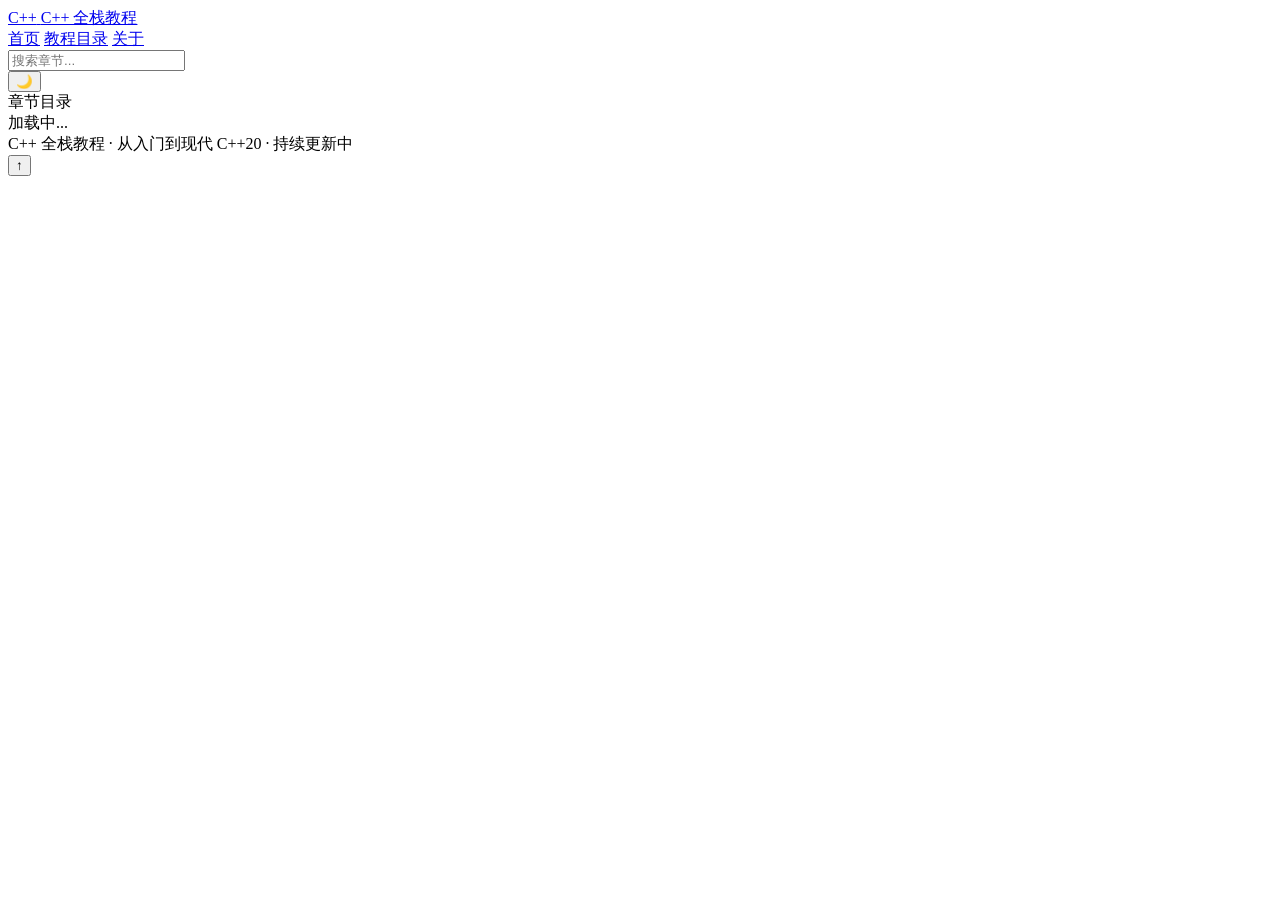
==== index.html @ 9dc2916e "Add index.html - C++ tutorial site" ====
<!DOCTYPE html>
<html lang="zh-CN">
<head>
  <meta charset="UTF-8">
  <meta name="viewport" content="width=device-width, initial-scale=1.0">
  <title>C++ 全栈教程</title>
  <link rel="stylesheet" href="css/style.css">
  <link rel="stylesheet" href="css/dark-theme.css">
</head>
<body>
  <!-- 顶部导航栏 -->
  <nav class="navbar">
    <div class="nav-left">
      <a href="#" class="logo" onclick="app.showHome(); return false;">
        <span class="logo-icon">C++</span>
        <span>C++ 全栈教程</span>
      </a>
      <div class="nav-links">
        <a href="#" onclick="app.showHome(); return false;" class="active">首页</a>
        <a href="#ch0" onclick="app.showChapter(0); return false;">教程目录</a>
        <a href="#about" onclick="showAbout(); return false;">关于</a>
      </div>
    </div>
    <div class="nav-right">
      <div class="search-box">
        <input type="text" id="searchInput" placeholder="搜索章节...">
      </div>
      <button class="theme-toggle" id="themeToggle" title="切换主题">🌙</button>
      <button class="theme-toggle" id="menuToggle" title="目录" style="display:none;">☰</button>
    </div>
  </nav>

  <!-- 侧边栏 -->
  <aside class="sidebar" id="sidebar">
    <div class="sidebar-header">章节目录</div>
    <div id="chapterList"></div>
  </aside>

  <!-- 主内容区 -->
  <main class="main-content">
    <div class="content-container" id="contentArea">
      <div class="loading">加载中...</div>
    </div>
    <div class="footer">
      C++ 全栈教程 · 从入门到现代 C++20 · 持续更新中
    </div>
  </main>

  <!-- 返回顶部 -->
  <button class="back-to-top" id="backToTop">↑</button>

  <!-- 关于弹窗 -->
  <div id="aboutModal" style="display:none; position:fixed; top:0; left:0; right:0; bottom:0; background:rgba(0,0,0,0.5); z-index:2000; align-items:center; justify-content:center;">
    <div style="background:var(--bg-primary); padding:32px; border-radius:var(--radius-lg); max-width:480px; border:1px solid var(--border); box-shadow:var(--shadow-md);">
      <h2 style="margin-bottom:16px;">关于 C++ 全栈教程</h2>
      <p style="margin-bottom:12px;">本教程系统覆盖 C++ 编程语言，从基础语法到现代 C++20 特性，共 15 章完整内容。</p>
      <p style="margin-bottom:12px;">包含丰富的代码示例、语法高亮、标准版本标注和实用技巧。</p>
      <p style="margin-bottom:20px; color:var(--text-muted);">版本：v1.0 · 更新日期：2026-05-05</p>
      <button onclick="document.getElementById('aboutModal').style.display='none';" style="padding:8px 20px; border-radius:var(--radius); border:1px solid var(--border); background:var(--accent); color:white; cursor:pointer; font-weight:500;">关闭</button>
    </div>
  </div>

  <script src="js/chapters.js"></script>
  <script src="js/app.js"></script>
  <script>
    function showAbout() {
      document.getElementById('aboutModal').style.display = 'flex';
    }
    // 移动端菜单按钮显示
    if (window.innerWidth <= 768) {
      document.getElementById('menuToggle').style.display = 'flex';
    }
  </script>
</body>
</html>
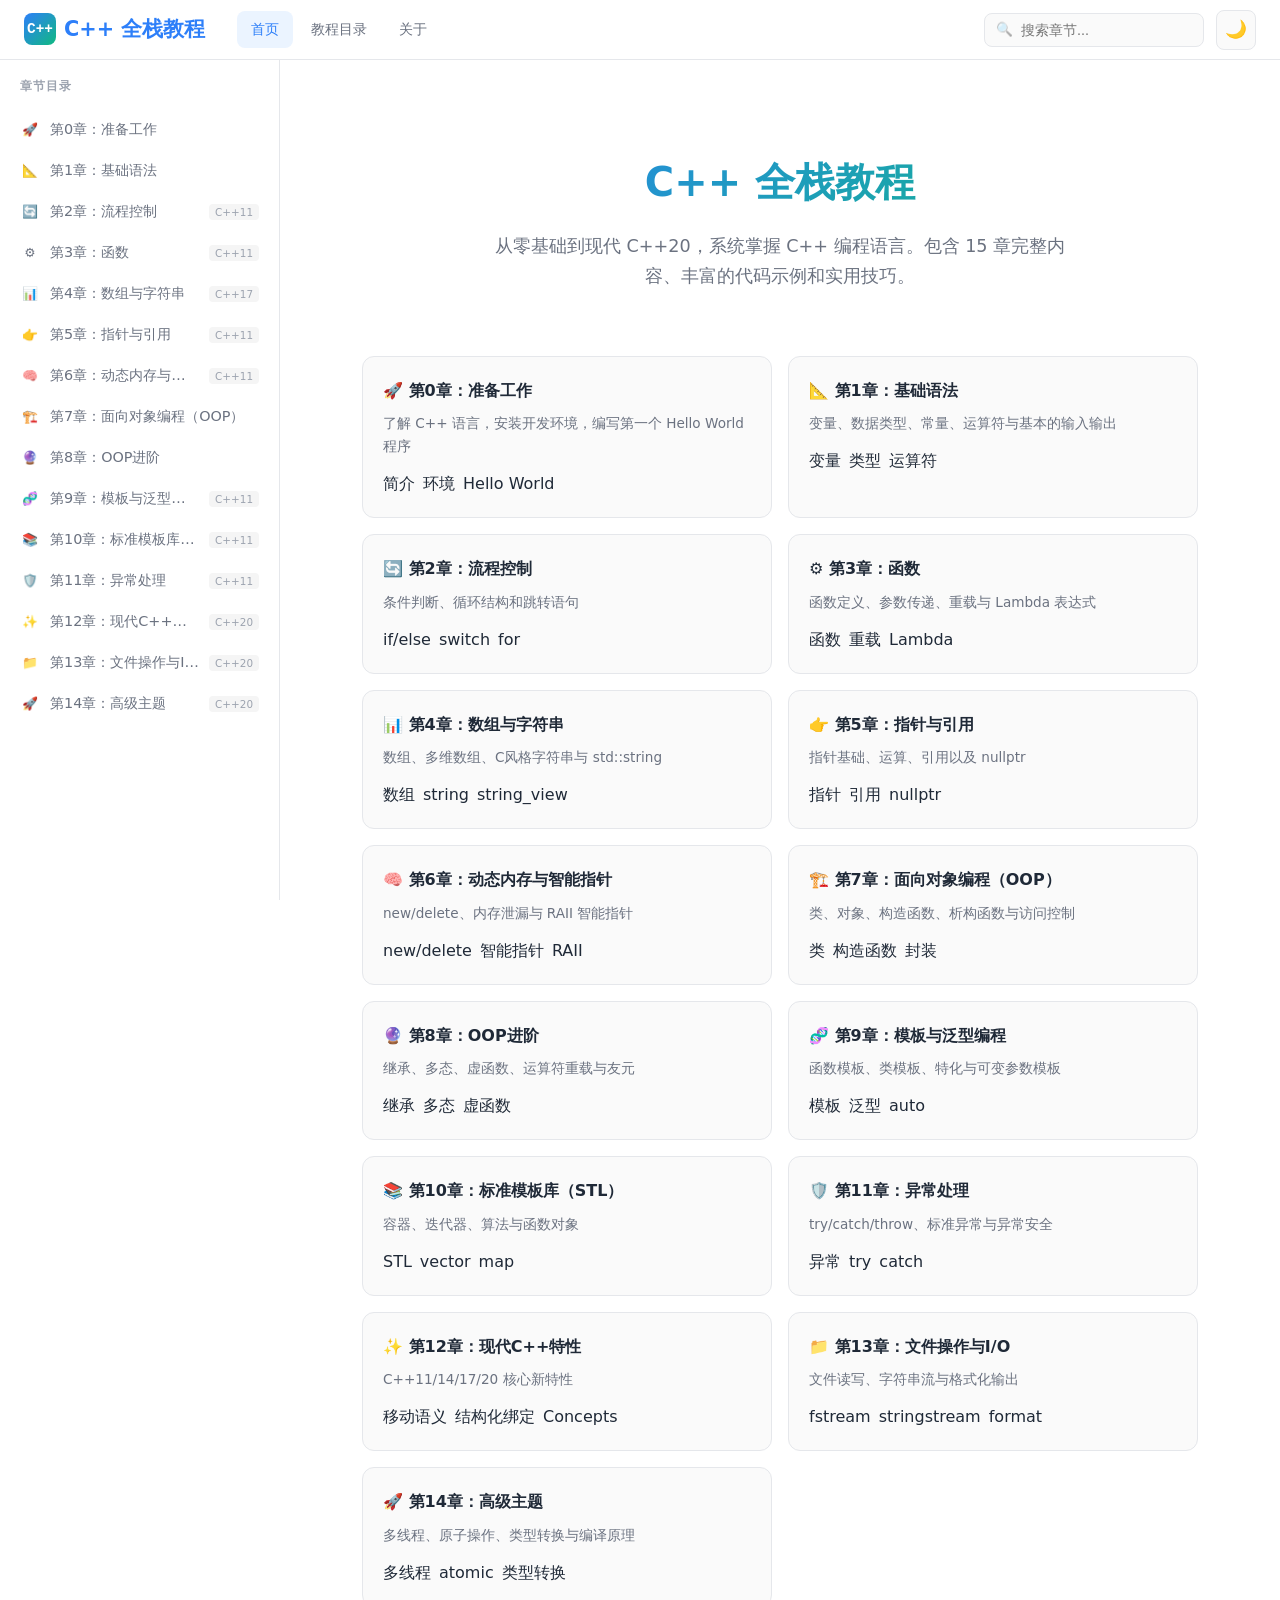
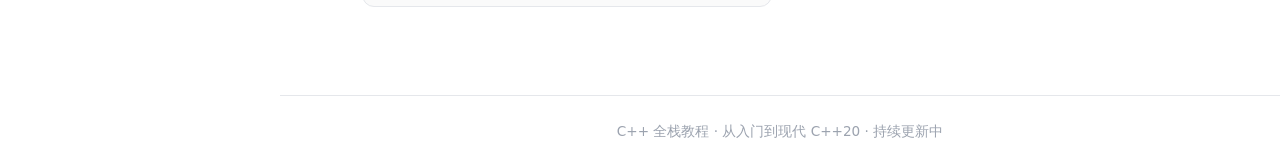
==== commit f28cc369: "Update index.html - v2.0: detailed concepts + exercises + Make/CMake" ====
--- a/index.html
+++ b/index.html
@@ -53,9 +53,9 @@
   <div id="aboutModal" style="display:none; position:fixed; top:0; left:0; right:0; bottom:0; background:rgba(0,0,0,0.5); z-index:2000; align-items:center; justify-content:center;">
     <div style="background:var(--bg-primary); padding:32px; border-radius:var(--radius-lg); max-width:480px; border:1px solid var(--border); box-shadow:var(--shadow-md);">
       <h2 style="margin-bottom:16px;">关于 C++ 全栈教程</h2>
-      <p style="margin-bottom:12px;">本教程系统覆盖 C++ 编程语言，从基础语法到现代 C++20 特性，共 15 章完整内容。</p>
-      <p style="margin-bottom:12px;">包含丰富的代码示例、语法高亮、标准版本标注和实用技巧。</p>
-      <p style="margin-bottom:20px; color:var(--text-muted);">版本：v1.0 · 更新日期：2026-05-05</p>
+      <p style="margin-bottom:12px;">本教程系统覆盖 C++ 编程语言，从基础语法到现代 C++20 特性，共 16 章完整内容，包含 Make/CMake 构建系统。</p>
+      <p style="margin-bottom:12px;">包含丰富的代码示例、语法高亮、互动练习、标准版本标注和实用技巧。</p>
+      <p style="margin-bottom:20px; color:var(--text-muted);">版本：v2.0 · 更新日期：2026-05-05</p>
       <button onclick="document.getElementById('aboutModal').style.display='none';" style="padding:8px 20px; border-radius:var(--radius); border:1px solid var(--border); background:var(--accent); color:white; cursor:pointer; font-weight:500;">关闭</button>
     </div>
   </div>
--- a/css/style.css
+++ b/css/style.css
@@ -0,0 +1,751 @@
+/* ===== C++ 全栈教程 - 主样式表 ===== */
+
+/* ===== 基础重置 ===== */
+*, *::before, *::after {
+  margin: 0;
+  padding: 0;
+  box-sizing: border-box;
+}
+
+:root {
+  /* 浅色主题 */
+  --bg-primary: #FFFFFF;
+  --bg-secondary: #FAFAFA;
+  --bg-tertiary: #F5F5F5;
+  --text-primary: #1F2937;
+  --text-secondary: #6B7280;
+  --text-muted: #9CA3AF;
+  --accent: #2D7FF9;
+  --accent-hover: #1E6AD4;
+  --accent-light: #EBF4FF;
+  --success: #10B981;
+  --warning: #F59E0B;
+  --danger: #EF4444;
+  --code-bg: #F5F5F5;
+  --code-text: #1F2937;
+  --border: #E5E7EB;
+  --border-light: #F3F4F6;
+  --shadow: 0 1px 3px rgba(0,0,0,0.1);
+  --shadow-md: 0 4px 12px rgba(0,0,0,0.08);
+  --sidebar-bg: #FFFFFF;
+  --sidebar-active: #EBF4FF;
+  --nav-height: 60px;
+  --sidebar-width: 280px;
+  --radius: 8px;
+  --radius-lg: 12px;
+  --font-body: "PingFang SC", "Microsoft YaHei", "Noto Sans SC", system-ui, sans-serif;
+  --font-code: "SF Mono", "Fira Code", "JetBrains Mono", Consolas, monospace;
+  --transition: all 0.2s ease;
+}
+
+[data-theme="dark"] {
+  --bg-primary: #0F172A;
+  --bg-secondary: #1E293B;
+  --bg-tertiary: #2D3A4F;
+  --text-primary: #F1F5F9;
+  --text-secondary: #94A3B8;
+  --text-muted: #64748B;
+  --accent: #60A5FA;
+  --accent-hover: #3B8FF0;
+  --accent-light: rgba(96, 165, 250, 0.15);
+  --success: #34D399;
+  --warning: #FBBF24;
+  --danger: #F87171;
+  --code-bg: #0D1117;
+  --code-text: #E6EDF3;
+  --border: #2D3A4F;
+  --border-light: #1E293B;
+  --shadow: 0 1px 3px rgba(0,0,0,0.3);
+  --shadow-md: 0 4px 12px rgba(0,0,0,0.25);
+  --sidebar-bg: #0F172A;
+  --sidebar-active: rgba(96, 165, 250, 0.15);
+}
+
+html {
+  scroll-behavior: smooth;
+  font-size: 16px;
+}
+
+body {
+  font-family: var(--font-body);
+  background: var(--bg-primary);
+  color: var(--text-primary);
+  line-height: 1.7;
+  transition: background 0.3s, color 0.3s;
+  overflow-x: hidden;
+}
+
+/* ===== 顶部导航栏 ===== */
+.navbar {
+  position: fixed;
+  top: 0;
+  left: 0;
+  right: 0;
+  height: var(--nav-height);
+  background: var(--bg-primary);
+  border-bottom: 1px solid var(--border);
+  display: flex;
+  align-items: center;
+  justify-content: space-between;
+  padding: 0 24px;
+  z-index: 1000;
+  transition: var(--transition);
+}
+
+.nav-left {
+  display: flex;
+  align-items: center;
+  gap: 8px;
+}
+
+.logo {
+  font-size: 1.3rem;
+  font-weight: 700;
+  color: var(--accent);
+  display: flex;
+  align-items: center;
+  gap: 8px;
+  text-decoration: none;
+}
+
+.logo-icon {
+  width: 32px;
+  height: 32px;
+  background: linear-gradient(135deg, var(--accent), var(--success));
+  border-radius: var(--radius);
+  display: flex;
+  align-items: center;
+  justify-content: center;
+  font-family: var(--font-code);
+  font-size: 0.9rem;
+  color: white;
+  font-weight: 700;
+}
+
+.nav-links {
+  display: flex;
+  gap: 4px;
+  margin-left: 24px;
+}
+
+.nav-links a {
+  padding: 6px 14px;
+  border-radius: var(--radius);
+  color: var(--text-secondary);
+  text-decoration: none;
+  font-size: 0.9rem;
+  font-weight: 500;
+  transition: var(--transition);
+}
+
+.nav-links a:hover, .nav-links a.active {
+  background: var(--accent-light);
+  color: var(--accent);
+}
+
+.nav-right {
+  display: flex;
+  align-items: center;
+  gap: 12px;
+}
+
+.search-box {
+  position: relative;
+}
+
+.search-box input {
+  width: 220px;
+  padding: 8px 14px 8px 36px;
+  border: 1px solid var(--border);
+  border-radius: var(--radius);
+  background: var(--bg-secondary);
+  color: var(--text-primary);
+  font-size: 0.9rem;
+  transition: var(--transition);
+}
+
+.search-box input:focus {
+  outline: none;
+  border-color: var(--accent);
+  width: 280px;
+}
+
+.search-box::before {
+  content: "🔍";
+  position: absolute;
+  left: 12px;
+  top: 50%;
+  transform: translateY(-50%);
+  font-size: 0.85rem;
+  opacity: 0.5;
+}
+
+.theme-toggle {
+  width: 40px;
+  height: 40px;
+  border-radius: var(--radius);
+  border: 1px solid var(--border);
+  background: var(--bg-secondary);
+  color: var(--text-secondary);
+  cursor: pointer;
+  display: flex;
+  align-items: center;
+  justify-content: center;
+  transition: var(--transition);
+  font-size: 1.1rem;
+}
+
+.theme-toggle:hover {
+  background: var(--accent-light);
+  color: var(--accent);
+}
+
+/* ===== 侧边栏 ===== */
+.sidebar {
+  position: fixed;
+  top: var(--nav-height);
+  left: 0;
+  width: var(--sidebar-width);
+  height: calc(100vh - var(--nav-height));
+  background: var(--sidebar-bg);
+  border-right: 1px solid var(--border);
+  overflow-y: auto;
+  z-index: 100;
+  padding: 16px 0;
+  transition: var(--transition);
+}
+
+.sidebar-header {
+  padding: 0 20px 12px;
+  font-size: 0.75rem;
+  font-weight: 600;
+  color: var(--text-muted);
+  text-transform: uppercase;
+  letter-spacing: 1px;
+}
+
+.chapter-item {
+  margin: 2px 0;
+}
+
+.chapter-btn {
+  width: 100%;
+  padding: 10px 20px;
+  display: flex;
+  align-items: center;
+  gap: 10px;
+  border: none;
+  background: transparent;
+  color: var(--text-secondary);
+  font-family: var(--font-body);
+  font-size: 0.9rem;
+  text-align: left;
+  cursor: pointer;
+  border-radius: 0;
+  transition: var(--transition);
+  position: relative;
+}
+
+.chapter-btn:hover {
+  background: var(--bg-secondary);
+  color: var(--text-primary);
+}
+
+.chapter-btn.active {
+  background: var(--sidebar-active);
+  color: var(--accent);
+  font-weight: 600;
+  border-left: 3px solid var(--accent);
+}
+
+.chapter-btn .icon {
+  font-size: 0.8rem;
+  width: 20px;
+  text-align: center;
+  flex-shrink: 0;
+}
+
+.chapter-btn .title {
+  flex: 1;
+  white-space: nowrap;
+  overflow: hidden;
+  text-overflow: ellipsis;
+}
+
+.chapter-btn .badge {
+  font-size: 0.65rem;
+  padding: 2px 6px;
+  border-radius: 4px;
+  background: var(--bg-tertiary);
+  color: var(--text-muted);
+  flex-shrink: 0;
+}
+
+.chapter-btn.active .badge {
+  background: var(--accent);
+  color: white;
+}
+
+/* ===== 主内容区 ===== */
+.main-content {
+  margin-left: var(--sidebar-width);
+  margin-top: var(--nav-height);
+  min-height: calc(100vh - var(--nav-height));
+}
+
+.content-container {
+  max-width: 900px;
+  margin: 0 auto;
+  padding: 40px 32px;
+}
+
+/* ===== 章节标题 ===== */
+.chapter-title {
+  font-size: 2rem;
+  font-weight: 700;
+  color: var(--text-primary);
+  margin-bottom: 8px;
+  line-height: 1.3;
+}
+
+.chapter-subtitle {
+  font-size: 1rem;
+  color: var(--text-secondary);
+  margin-bottom: 32px;
+  padding-bottom: 24px;
+  border-bottom: 1px solid var(--border);
+}
+
+/* ===== 内容排版 ===== */
+.content h2 {
+  font-size: 1.5rem;
+  font-weight: 600;
+  color: var(--text-primary);
+  margin: 32px 0 16px;
+  padding-bottom: 8px;
+  border-bottom: 2px solid var(--border-light);
+}
+
+.content h3 {
+  font-size: 1.2rem;
+  font-weight: 600;
+  color: var(--text-primary);
+  margin: 24px 0 12px;
+}
+
+.content p {
+  margin: 12px 0;
+  color: var(--text-primary);
+}
+
+.content ul, .content ol {
+  margin: 12px 0 12px 24px;
+  color: var(--text-primary);
+}
+
+.content li {
+  margin: 6px 0;
+}
+
+.content a {
+  color: var(--accent);
+  text-decoration: none;
+}
+
+.content a:hover {
+  text-decoration: underline;
+}
+
+.content strong {
+  color: var(--text-primary);
+  font-weight: 600;
+}
+
+.content code {
+  font-family: var(--font-code);
+  background: var(--code-bg);
+  color: var(--code-text);
+  padding: 2px 6px;
+  border-radius: 4px;
+  font-size: 0.88em;
+  border: 1px solid var(--border);
+}
+
+/* ===== 代码块 ===== */
+.code-block {
+  margin: 20px 0;
+  border-radius: var(--radius-lg);
+  overflow: hidden;
+  border: 1px solid var(--border);
+  box-shadow: var(--shadow);
+}
+
+.code-header {
+  display: flex;
+  align-items: center;
+  justify-content: space-between;
+  padding: 10px 16px;
+  background: var(--bg-tertiary);
+  border-bottom: 1px solid var(--border);
+}
+
+.code-header-left {
+  display: flex;
+  align-items: center;
+  gap: 10px;
+}
+
+.code-lang {
+  font-family: var(--font-code);
+  font-size: 0.8rem;
+  font-weight: 600;
+  color: var(--text-secondary);
+}
+
+.version-tag {
+  font-size: 0.7rem;
+  padding: 2px 8px;
+  border-radius: 4px;
+  font-weight: 600;
+  font-family: var(--font-code);
+}
+
+.tag-cpp11 { background: #8B5CF6; color: white; }
+.tag-cpp14 { background: #6366F1; color: white; }
+.tag-cpp17 { background: #2D7FF9; color: white; }
+.tag-cpp20 { background: #10B981; color: white; }
+
+.code-actions {
+  display: flex;
+  gap: 8px;
+}
+
+.code-btn {
+  padding: 4px 12px;
+  border: 1px solid var(--border);
+  border-radius: 6px;
+  background: var(--bg-primary);
+  color: var(--text-secondary);
+  font-size: 0.75rem;
+  cursor: pointer;
+  transition: var(--transition);
+  font-family: var(--font-body);
+}
+
+.code-btn:hover {
+  background: var(--accent);
+  color: white;
+  border-color: var(--accent);
+}
+
+.code-btn.copied {
+  background: var(--success);
+  color: white;
+  border-color: var(--success);
+}
+
+.code-block pre {
+  margin: 0;
+  padding: 16px 20px;
+  overflow-x: auto;
+  background: var(--code-bg);
+}
+
+.code-block code {
+  font-family: var(--font-code);
+  font-size: 0.88rem;
+  line-height: 1.6;
+  background: transparent;
+  border: none;
+  padding: 0;
+  color: var(--code-text);
+}
+
+/* 语法高亮 - 浅色 */
+.hl-keyword { color: #0066CC; font-weight: 600; }
+.hl-type { color: #009933; }
+.hl-string { color: #CC6600; }
+.hl-comment { color: #888888; font-style: italic; }
+.hl-number { color: #9933CC; }
+.hl-function { color: #0066CC; }
+.hl-macro { color: #996600; }
+.hl-operator { color: #666666; }
+
+[data-theme="dark"] .hl-keyword { color: #79B8FF; }
+[data-theme="dark"] .hl-type { color: #7EE787; }
+[data-theme="dark"] .hl-string { color: #FFA657; }
+[data-theme="dark"] .hl-comment { color: #8B949E; }
+[data-theme="dark"] .hl-number { color: #D2A8FF; }
+[data-theme="dark"] .hl-function { color: #79B8FF; }
+[data-theme="dark"] .hl-macro { color: #FFDF5D; }
+[data-theme="dark"] .hl-operator { color: #A0A0A0; }
+
+/* ===== 提示框 ===== */
+.callout {
+  margin: 20px 0;
+  padding: 16px 20px;
+  border-radius: var(--radius);
+  border-left: 4px solid;
+  background: var(--bg-secondary);
+}
+
+.callout.note { border-color: var(--accent); }
+.callout.warning { border-color: var(--warning); }
+.callout.tip { border-color: var(--success); }
+.callout.danger { border-color: var(--danger); }
+
+.callout-icon {
+  font-weight: 700;
+  margin-bottom: 8px;
+  font-size: 0.85rem;
+}
+
+.callout.note .callout-icon { color: var(--accent); }
+.callout.warning .callout-icon { color: var(--warning); }
+.callout.tip .callout-icon { color: var(--success); }
+.callout.danger .callout-icon { color: var(--danger); }
+
+/* ===== 表格 ===== */
+table {
+  width: 100%;
+  border-collapse: collapse;
+  margin: 20px 0;
+  border-radius: var(--radius);
+  overflow: hidden;
+  border: 1px solid var(--border);
+}
+
+th, td {
+  padding: 12px 16px;
+  text-align: left;
+  border-bottom: 1px solid var(--border);
+}
+
+th {
+  background: var(--bg-tertiary);
+  font-weight: 600;
+  font-size: 0.9rem;
+  color: var(--text-primary);
+}
+
+tr:hover {
+  background: var(--bg-secondary);
+}
+
+/* ===== 底部导航 ===== */
+.bottom-nav {
+  display: flex;
+  justify-content: space-between;
+  margin-top: 48px;
+  padding-top: 24px;
+  border-top: 1px solid var(--border);
+}
+
+.nav-btn {
+  display: flex;
+  align-items: center;
+  gap: 8px;
+  padding: 12px 24px;
+  border: 1px solid var(--border);
+  border-radius: var(--radius);
+  background: var(--bg-secondary);
+  color: var(--text-primary);
+  text-decoration: none;
+  font-weight: 500;
+  transition: var(--transition);
+}
+
+.nav-btn:hover {
+  background: var(--accent-light);
+  color: var(--accent);
+  border-color: var(--accent);
+}
+
+.nav-btn.disabled {
+  opacity: 0.4;
+  cursor: not-allowed;
+  pointer-events: none;
+}
+
+/* ===== 页脚 ===== */
+.footer {
+  margin-top: 48px;
+  padding: 24px 0;
+  border-top: 1px solid var(--border);
+  text-align: center;
+  color: var(--text-muted);
+  font-size: 0.85rem;
+}
+
+/* ===== 滚动条 ===== */
+::-webkit-scrollbar {
+  width: 6px;
+}
+
+::-webkit-scrollbar-track {
+  background: transparent;
+}
+
+::-webkit-scrollbar-thumb {
+  background: var(--border);
+  border-radius: 3px;
+}
+
+::-webkit-scrollbar-thumb:hover {
+  background: var(--text-muted);
+}
+
+/* ===== 返回顶部 ===== */
+.back-to-top {
+  position: fixed;
+  bottom: 24px;
+  right: 24px;
+  width: 44px;
+  height: 44px;
+  border-radius: 50%;
+  border: 1px solid var(--border);
+  background: var(--bg-primary);
+  color: var(--text-secondary);
+  cursor: pointer;
+  display: flex;
+  align-items: center;
+  justify-content: center;
+  font-size: 1.2rem;
+  box-shadow: var(--shadow-md);
+  opacity: 0;
+  transition: var(--transition);
+  z-index: 500;
+  pointer-events: none;
+}
+
+.back-to-top.visible {
+  opacity: 1;
+  pointer-events: auto;
+}
+
+.back-to-top:hover {
+  background: var(--accent);
+  color: white;
+  border-color: var(--accent);
+}
+
+/* ===== 章节完成状态 ===== */
+.status-icon {
+  font-size: 0.85rem;
+}
+
+/* ===== 响应式 ===== */
+@media (max-width: 768px) {
+  .sidebar {
+    transform: translateX(-100%);
+    transition: transform 0.3s ease;
+  }
+
+  .sidebar.open {
+    transform: translateX(0);
+  }
+
+  .main-content {
+    margin-left: 0;
+  }
+
+  .content-container {
+    padding: 24px 16px;
+  }
+
+  .nav-links {
+    display: none;
+  }
+
+  .search-box input {
+    width: 160px;
+  }
+
+  .search-box input:focus {
+    width: 180px;
+  }
+
+  .chapter-title {
+    font-size: 1.5rem;
+  }
+}
+
+/* ===== 搜索高亮 ===== */
+.search-highlight {
+  background: #FEF08A;
+  color: #854D0E;
+  padding: 1px 2px;
+  border-radius: 2px;
+}
+
+/* ===== 加载动画 ===== */
+.loading {
+  display: flex;
+  align-items: center;
+  justify-content: center;
+  height: 200px;
+  color: var(--text-muted);
+}
+
+/* ===== 首页特殊样式 ===== */
+.home-hero {
+  text-align: center;
+  padding: 48px 0 32px;
+}
+
+.home-hero h1 {
+  font-size: 2.5rem;
+  font-weight: 700;
+  background: linear-gradient(135deg, var(--accent), var(--success));
+  -webkit-background-clip: text;
+  -webkit-text-fill-color: transparent;
+  margin-bottom: 16px;
+}
+
+.home-hero p {
+  font-size: 1.1rem;
+  color: var(--text-secondary);
+  max-width: 600px;
+  margin: 0 auto;
+}
+
+.chapter-cards {
+  display: grid;
+  grid-template-columns: repeat(auto-fill, minmax(280px, 1fr));
+  gap: 16px;
+  margin-top: 32px;
+}
+
+.chapter-card {
+  padding: 20px;
+  border: 1px solid var(--border);
+  border-radius: var(--radius-lg);
+  background: var(--bg-secondary);
+  cursor: pointer;
+  transition: var(--transition);
+}
+
+.chapter-card:hover {
+  border-color: var(--accent);
+  box-shadow: var(--shadow-md);
+  transform: translateY(-2px);
+}
+
+.chapter-card h3 {
+  font-size: 1rem;
+  font-weight: 600;
+  margin-bottom: 8px;
+  color: var(--text-primary);
+}
+
+.chapter-card p {
+  font-size: 0.85rem;
+  color: var(--text-secondary);
+  margin: 0;
+}
+
+.chapter-card .card-meta {
+  margin-top: 12px;
+  display: flex;
+  gap: 8px;
+}
--- a/css/dark-theme.css
+++ b/css/dark-theme.css
@@ -0,0 +1,23 @@
+/* ===== 深色主题覆盖 ===== */
+
+[data-theme="dark"] .code-block pre {
+  background: var(--code-bg);
+}
+
+[data-theme="dark"] .code-header {
+  background: #1E293B;
+}
+
+[data-theme="dark"] table th {
+  background: #1E293B;
+}
+
+[data-theme="dark"] .search-box input {
+  background: #1E293B;
+  border-color: #2D3A4F;
+}
+
+[data-theme="dark"] .code-btn {
+  background: #1E293B;
+  border-color: #2D3A4F;
+}
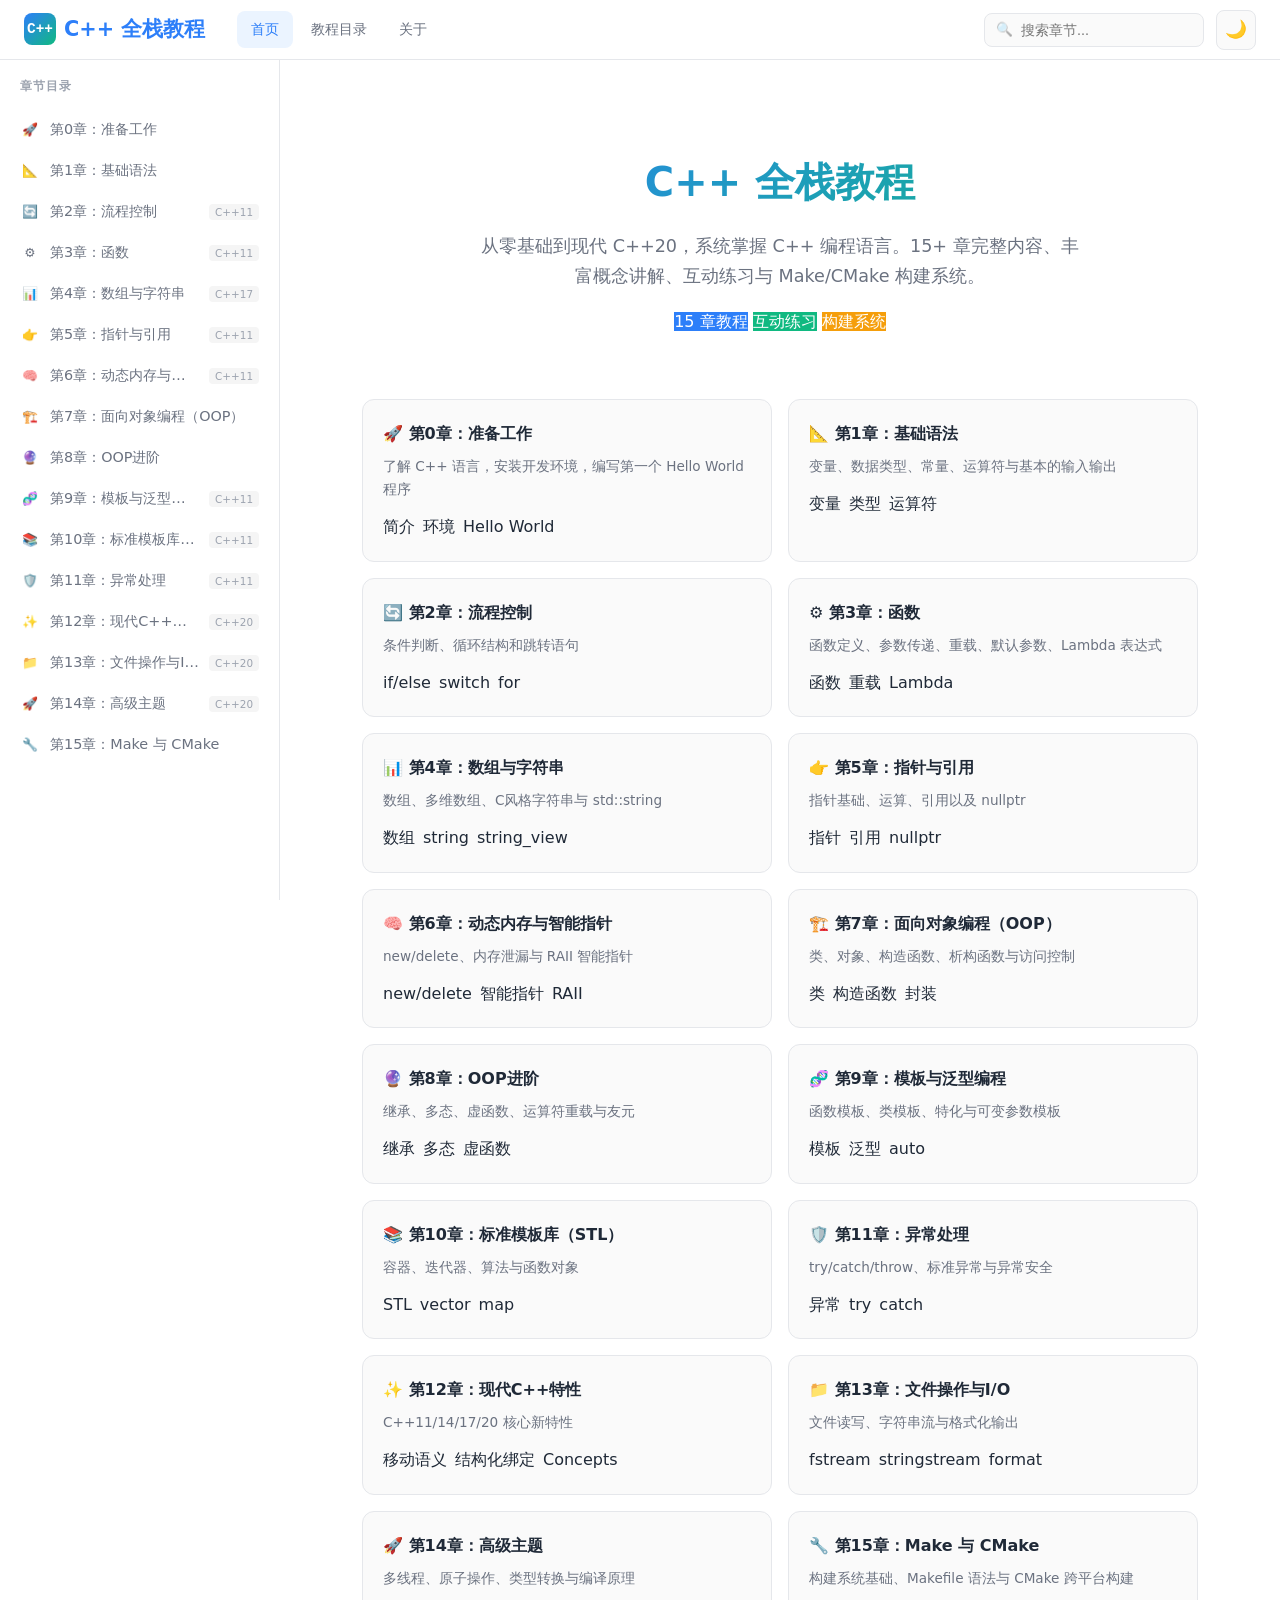
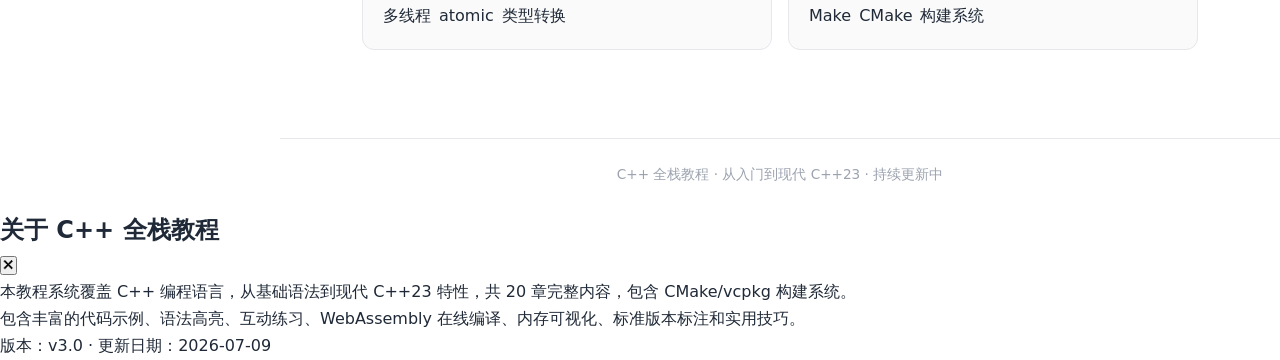
==== commit 1e9c2688: "Update cpp_learn v2" ====
--- a/index.html
+++ b/index.html
@@ -6,6 +6,7 @@
   <title>C++ 全栈教程</title>
   <link rel="stylesheet" href="css/style.css">
   <link rel="stylesheet" href="css/dark-theme.css">
+  <link rel="stylesheet" href="css/gamification.css">
 </head>
 <body>
   <!-- 顶部导航栏 -->
@@ -32,6 +33,7 @@
 
   <!-- 侧边栏 -->
   <aside class="sidebar" id="sidebar">
+    <div id="progressWidget"></div>
     <div class="sidebar-header">章节目录</div>
     <div id="chapterList"></div>
   </aside>
@@ -42,7 +44,7 @@
       <div class="loading">加载中...</div>
     </div>
     <div class="footer">
-      C++ 全栈教程 · 从入门到现代 C++20 · 持续更新中
+      C++ 全栈教程 · 从入门到现代 C++23 · 持续更新中
     </div>
   </main>
 
@@ -50,17 +52,24 @@
   <button class="back-to-top" id="backToTop">↑</button>
 
   <!-- 关于弹窗 -->
-  <div id="aboutModal" style="display:none; position:fixed; top:0; left:0; right:0; bottom:0; background:rgba(0,0,0,0.5); z-index:2000; align-items:center; justify-content:center;">
-    <div style="background:var(--bg-primary); padding:32px; border-radius:var(--radius-lg); max-width:480px; border:1px solid var(--border); box-shadow:var(--shadow-md);">
-      <h2 style="margin-bottom:16px;">关于 C++ 全栈教程</h2>
-      <p style="margin-bottom:12px;">本教程系统覆盖 C++ 编程语言，从基础语法到现代 C++20 特性，共 16 章完整内容，包含 Make/CMake 构建系统。</p>
-      <p style="margin-bottom:12px;">包含丰富的代码示例、语法高亮、互动练习、标准版本标注和实用技巧。</p>
-      <p style="margin-bottom:20px; color:var(--text-muted);">版本：v2.0 · 更新日期：2026-05-05</p>
-      <button onclick="document.getElementById('aboutModal').style.display='none';" style="padding:8px 20px; border-radius:var(--radius); border:1px solid var(--border); background:var(--accent); color:white; cursor:pointer; font-weight:500;">关闭</button>
+  <div id="aboutModal" class="modal-overlay">
+    <div class="modal-content">
+      <div class="modal-header">
+        <h2>关于 C++ 全栈教程</h2>
+        <button class="modal-close" onclick="document.getElementById('aboutModal').style.display='none';" aria-label="关闭">✕</button>
+      </div>
+      <p>本教程系统覆盖 C++ 编程语言，从基础语法到现代 C++23 特性，共 20 章完整内容，包含 CMake/vcpkg 构建系统。</p>
+      <p>包含丰富的代码示例、语法高亮、互动练习、WebAssembly 在线编译、内存可视化、标准版本标注和实用技巧。</p>
+      <p class="modal-version">版本：v3.0 · 更新日期：2026-07-09</p>
     </div>
   </div>
 
   <script src="js/chapters.js"></script>
+  <script src="js/progress.js"></script>
+  <script src="js/gamification.js"></script>
+  <script src="js/wasm-editor.js"></script>
+  <script src="js/memory-map.js"></script>
+  <script src="js/godbolt-viewer.js"></script>
   <script src="js/app.js"></script>
   <script>
     function showAbout() {
--- a/css/style.css
+++ b/css/style.css
@@ -749,3 +749,162 @@
   display: flex;
   gap: 8px;
 }
+
+/* ===== 练习/习题系统样式 ===== */
+
+.exercise-section {
+  margin-top: 32px;
+}
+
+.quiz-card {
+  background: var(--bg-secondary);
+  border: 1px solid var(--border);
+  border-radius: var(--radius-lg);
+  padding: 20px 24px;
+  margin: 16px 0;
+  transition: var(--transition);
+}
+
+.quiz-card:hover {
+  box-shadow: var(--shadow-md);
+}
+
+.quiz-question {
+  font-size: 1rem;
+  font-weight: 500;
+  color: var(--text-primary);
+  margin-bottom: 16px;
+  line-height: 1.6;
+}
+
+.quiz-options {
+  display: flex;
+  flex-direction: column;
+  gap: 8px;
+}
+
+.quiz-option {
+  padding: 10px 16px;
+  border: 1px solid var(--border);
+  border-radius: var(--radius);
+  background: var(--bg-primary);
+  color: var(--text-primary);
+  font-family: var(--font-body);
+  font-size: 0.95rem;
+  text-align: left;
+  cursor: pointer;
+  transition: var(--transition);
+}
+
+.quiz-option:hover {
+  border-color: var(--accent);
+  background: var(--accent-light);
+}
+
+.quiz-option.selected {
+  border-color: var(--accent);
+  background: var(--accent-light);
+  color: var(--accent);
+  font-weight: 500;
+}
+
+.quiz-option:disabled {
+  cursor: default;
+  opacity: 0.8;
+}
+
+.quiz-result {
+  margin-top: 12px;
+  font-size: 0.95rem;
+}
+
+.quiz-submit {
+  padding: 8px 20px;
+  border: 1px solid var(--accent);
+  border-radius: var(--radius);
+  background: var(--accent);
+  color: white;
+  font-family: var(--font-body);
+  font-size: 0.9rem;
+  cursor: pointer;
+  transition: var(--transition);
+}
+
+.quiz-submit:hover {
+  background: var(--accent-hover);
+}
+
+.fillblank-area {
+  display: flex;
+  gap: 12px;
+  align-items: center;
+  flex-wrap: wrap;
+}
+
+.fillblank-input {
+  padding: 8px 12px;
+  border: 1px solid var(--border);
+  border-radius: 6px;
+  background: var(--bg-primary);
+  color: var(--text-primary);
+  font-family: var(--font-code);
+  font-size: 0.9rem;
+  transition: var(--transition);
+}
+
+.fillblank-input:focus {
+  outline: none;
+  border-color: var(--accent);
+}
+
+.fillblank-check {
+  padding: 8px 16px;
+  border: 1px solid var(--accent);
+  border-radius: 6px;
+  background: var(--accent);
+  color: white;
+  cursor: pointer;
+  font-size: 0.85rem;
+}
+
+.fillblank-check:hover {
+  background: var(--accent-hover);
+}
+
+.quiz-reset {
+  padding: 4px 16px;
+  border: 1px solid var(--border);
+  border-radius: 6px;
+  background: var(--bg-tertiary);
+  color: var(--text-secondary);
+  cursor: pointer;
+  font-size: 0.85rem;
+  transition: var(--transition);
+}
+
+.quiz-reset:hover {
+  background: var(--accent-light);
+  color: var(--accent);
+}
+
+/* 练习完成进度 */
+.exercise-progress {
+  display: flex;
+  gap: 4px;
+  margin-top: 8px;
+}
+
+.progress-dot {
+  width: 8px;
+  height: 8px;
+  border-radius: 50%;
+  background: var(--border);
+}
+
+.progress-dot.correct {
+  background: var(--success);
+}
+
+.progress-dot.wrong {
+  background: var(--danger);
+}
